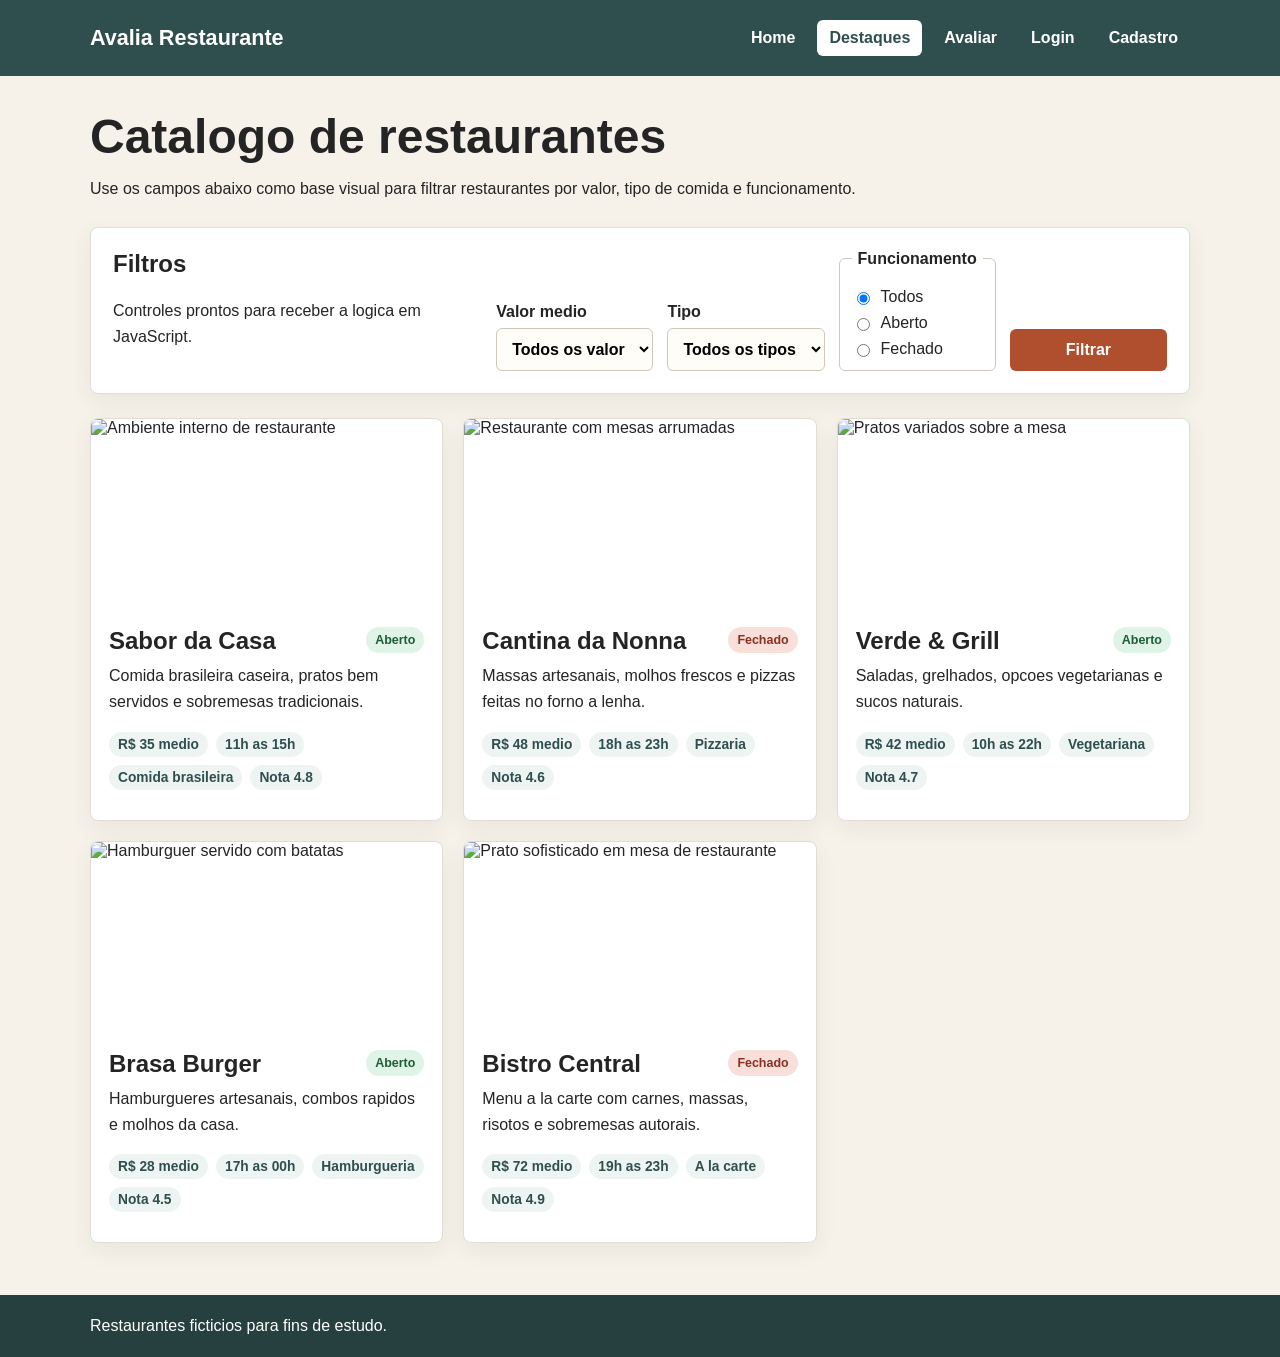
==== destaques/index.html @ 4dac3c27 "fisrt commit" ====
<!DOCTYPE html>
<html lang="pt-BR">
<head>
    <meta charset="UTF-8">
    <meta name="viewport" content="width=device-width, initial-scale=1.0">
    <title>Destaques - Avalia Restaurante</title>
    <link rel="stylesheet" href="../style.css">
</head>
<body>
    <header class="cabecalho">
        <div class="container barra">
            <a class="logo" href="../home/index.html">Avalia Restaurante</a>
            <nav class="menu" aria-label="Menu principal">
                <a href="../home/index.html">Home</a>
                <a class="ativo" href="../destaques/index.html">Destaques</a>
                <a href="../feedback/index.html">Avaliar</a>
                <a href="../login/index.html">Login</a>
                <a href="../cadastro/index.html">Cadastro</a>
            </nav>
        </div>
    </header>

    <main class="conteudo">
        <div class="container">
            <h1>Catalogo de restaurantes</h1>
            <p>Use os campos abaixo como base visual para filtrar restaurantes por valor, tipo de comida e funcionamento.</p>

            <section class="painel-filtros" aria-labelledby="titulo-filtros">
                <div>
                    <h2 id="titulo-filtros">Filtros</h2>
                    <p>Controles prontos para receber a logica em JavaScript.</p>
                </div>

                <form class="filtros-form">
                    <label>
                        Valor medio
                        <select name="valor" id="filtro-valor">
                            <option value="">Todos os valores</option>
                            <option value="ate-30">Ate R$ 30</option>
                            <option value="31-50">R$ 31 a R$ 50</option>
                            <option value="51-80">R$ 51 a R$ 80</option>
                            <option value="acima-80">Acima de R$ 80</option>
                        </select>
                    </label>

                    <label>
                        Tipo
                        <select name="tipo" id="filtro-tipo">
                            <option value="">Todos os tipos</option>
                            <option value="pizzaria">Pizzaria</option>
                            <option value="hamburgueria">Hamburgueria</option>
                            <option value="a-la-carte">A la carte</option>
                            <option value="brasileira">Comida brasileira</option>
                            <option value="vegetariana">Vegetariana</option>
                        </select>
                    </label>

                    <fieldset>
                        <legend>Funcionamento</legend>
                        <label class="opcao-linha">
                            <input type="radio" name="status" value="" checked>
                            Todos
                        </label>
                        <label class="opcao-linha">
                            <input type="radio" name="status" value="aberto">
                            Aberto
                        </label>
                        <label class="opcao-linha">
                            <input type="radio" name="status" value="fechado">
                            Fechado
                        </label>
                    </fieldset>

                    <button type="button" id="botao-filtrar">Filtrar</button>
                </form>
            </section>

            <div class="catalogo">
                <article class="restaurante" data-valor="35" data-tipo="brasileira" data-status="aberto">
                    <img src="https://images.unsplash.com/photo-1514933651103-005eec06c04b?auto=format&fit=crop&w=900&q=80" alt="Ambiente interno de restaurante">
                    <div class="restaurante-info">
                        <div class="titulo-card">
                            <h2>Sabor da Casa</h2>
                            <span class="status aberto">Aberto</span>
                        </div>
                        <p>Comida brasileira caseira, pratos bem servidos e sobremesas tradicionais.</p>
                        <div class="tags">
                            <span class="tag">R$ 35 medio</span>
                            <span class="tag">11h as 15h</span>
                            <span class="tag">Comida brasileira</span>
                            <span class="tag">Nota 4.8</span>
                        </div>
                    </div>
                </article>

                <article class="restaurante" data-valor="48" data-tipo="pizzaria" data-status="fechado">
                    <img src="https://images.unsplash.com/photo-1559339352-11d035aa65de?auto=format&fit=crop&w=900&q=80" alt="Restaurante com mesas arrumadas">
                    <div class="restaurante-info">
                        <div class="titulo-card">
                            <h2>Cantina da Nonna</h2>
                            <span class="status fechado">Fechado</span>
                        </div>
                        <p>Massas artesanais, molhos frescos e pizzas feitas no forno a lenha.</p>
                        <div class="tags">
                            <span class="tag">R$ 48 medio</span>
                            <span class="tag">18h as 23h</span>
                            <span class="tag">Pizzaria</span>
                            <span class="tag">Nota 4.6</span>
                        </div>
                    </div>
                </article>

                <article class="restaurante" data-valor="42" data-tipo="vegetariana" data-status="aberto">
                    <img src="https://images.unsplash.com/photo-1544148103-0773bf10d330?auto=format&fit=crop&w=900&q=80" alt="Pratos variados sobre a mesa">
                    <div class="restaurante-info">
                        <div class="titulo-card">
                            <h2>Verde & Grill</h2>
                            <span class="status aberto">Aberto</span>
                        </div>
                        <p>Saladas, grelhados, opcoes vegetarianas e sucos naturais.</p>
                        <div class="tags">
                            <span class="tag">R$ 42 medio</span>
                            <span class="tag">10h as 22h</span>
                            <span class="tag">Vegetariana</span>
                            <span class="tag">Nota 4.7</span>
                        </div>
                    </div>
                </article>

                <article class="restaurante" data-valor="28" data-tipo="hamburgueria" data-status="aberto">
                    <img src="https://images.unsplash.com/photo-1568901346375-23c9450c58cd?auto=format&fit=crop&w=900&q=80" alt="Hamburguer servido com batatas">
                    <div class="restaurante-info">
                        <div class="titulo-card">
                            <h2>Brasa Burger</h2>
                            <span class="status aberto">Aberto</span>
                        </div>
                        <p>Hamburgueres artesanais, combos rapidos e molhos da casa.</p>
                        <div class="tags">
                            <span class="tag">R$ 28 medio</span>
                            <span class="tag">17h as 00h</span>
                            <span class="tag">Hamburgueria</span>
                            <span class="tag">Nota 4.5</span>
                        </div>
                    </div>
                </article>

                <article class="restaurante" data-valor="72" data-tipo="a-la-carte" data-status="fechado">
                    <img src="https://images.unsplash.com/photo-1414235077428-338989a2e8c0?auto=format&fit=crop&w=900&q=80" alt="Prato sofisticado em mesa de restaurante">
                    <div class="restaurante-info">
                        <div class="titulo-card">
                            <h2>Bistro Central</h2>
                            <span class="status fechado">Fechado</span>
                        </div>
                        <p>Menu a la carte com carnes, massas, risotos e sobremesas autorais.</p>
                        <div class="tags">
                            <span class="tag">R$ 72 medio</span>
                            <span class="tag">19h as 23h</span>
                            <span class="tag">A la carte</span>
                            <span class="tag">Nota 4.9</span>
                        </div>
                    </div>
                </article>
            </div>
        </div>
    </main>

    <footer class="rodape">
        <div class="container">Restaurantes ficticios para fins de estudo.</div>
    </footer>

    <script src="../scripts/destaques.js"></script>
    <script src="../scripts/localStorage.js"></script>
</body>
</html>
---- style.css ----
* {
    box-sizing: border-box;
}

body {
    margin: 0;
    font-family: Arial, Helvetica, sans-serif;
    color: #242424;
    background: #f6f2ea;
}

a {
    color: inherit;
    text-decoration: none;
}

.cabecalho {
    background: #2f4f4f;
    color: #fff;
}

.container {
    width: calc(100% - 32px);
    max-width: 1100px;
    margin: 0 auto;
}

.barra {
    display: flex;
    align-items: center;
    justify-content: space-between;
    gap: 18px;
    min-height: 76px;
}

.logo {
    font-size: 1.35rem;
    font-weight: 800;
}

.menu {
    display: flex;
    flex-wrap: wrap;
    gap: 10px;
}

.menu a {
    padding: 9px 12px;
    border-radius: 6px;
    font-weight: 700;
}

.menu a:hover,
.menu .ativo {
    background: #ffffff;
    color: #2f4f4f;
}

.hero {
    padding: 56px 0;
    background: #fff8ed;
    border-bottom: 1px solid #e6dccd;
}

.hero-grid {
    display: grid;
    grid-template-columns: 1.1fr 0.9fr;
    gap: 28px;
    align-items: center;
}

h1 {
    margin: 0 0 14px;
    font-size: 3rem;
    line-height: 1.05;
}

h2,
h3,
p {
    margin-top: 0;
}

p {
    line-height: 1.65;
}

.hero img,
.restaurante img {
    width: 100%;
    display: block;
    object-fit: cover;
}

.hero img {
    height: 340px;
    border-radius: 8px;
}

.conteudo {
    padding: 36px 0 52px;
}

.grade {
    display: grid;
    grid-template-columns: repeat(3, 1fr);
    gap: 18px;
}

.card,
.formulario,
.restaurante,
.painel-filtros,
.resumo-avaliacao {
    background: #fff;
    border: 1px solid #e1ddd4;
    border-radius: 8px;
    box-shadow: 0 8px 24px rgba(31, 31, 31, 0.06);
}

.card {
    padding: 20px;
}

.formulario {
    display: grid;
    gap: 16px;
    max-width: 560px;
    padding: 22px;
}

label {
    display: grid;
    gap: 7px;
    font-weight: 700;
}

input,
select,
textarea,
button {
    font: inherit;
}

input,
select,
textarea {
    width: 100%;
    border: 1px solid #cfc8ba;
    border-radius: 6px;
    padding: 11px;
    background: #fffdf8;
}

textarea {
    min-height: 96px;
    resize: vertical;
}

fieldset {
    margin: 0;
    padding: 12px;
    border: 1px solid #cfc8ba;
    border-radius: 6px;
}

legend {
    padding: 0 6px;
    font-weight: 800;
}

button,
.botao {
    display: inline-block;
    border: 0;
    border-radius: 6px;
    padding: 12px 16px;
    color: #fff;
    background: #b04f2e;
    font-weight: 800;
    cursor: pointer;
}

button:hover,
.botao:hover {
    background: #963f24;
}

.catalogo {
    display: grid;
    grid-template-columns: repeat(3, 1fr);
    gap: 20px;
}

.painel-filtros {
    display: grid;
    grid-template-columns: 0.7fr 1.3fr;
    gap: 22px;
    margin: 24px 0;
    padding: 22px;
}

.filtros-form {
    display: grid;
    grid-template-columns: repeat(4, 1fr);
    gap: 14px;
    align-items: end;
}

.opcao-linha {
    display: flex;
    grid-template-columns: auto 1fr;
    align-items: center;
    gap: 8px;
    margin-top: 8px;
    font-weight: 400;
}

.opcao-linha input {
    width: auto;
}

.restaurante {
    overflow: hidden;
}

.restaurante img {
    height: 190px;
}

.restaurante-info {
    padding: 18px;
}

.titulo-card {
    display: flex;
    align-items: flex-start;
    justify-content: space-between;
    gap: 12px;
}

.titulo-card h2 {
    margin-bottom: 8px;
}

.status {
    flex: 0 0 auto;
    padding: 6px 9px;
    border-radius: 999px;
    font-size: 0.78rem;
    font-weight: 800;
}

.status.aberto {
    color: #1f5d38;
    background: #dff3e7;
}

.status.fechado {
    color: #8a2f23;
    background: #f8dfda;
}

.tags {
    display: flex;
    flex-wrap: wrap;
    gap: 8px;
    margin: 12px 0;
}

.tag {
    padding: 5px 9px;
    border-radius: 999px;
    background: #edf4f2;
    color: #2f4f4f;
    font-size: 0.86rem;
    font-weight: 800;
}

.layout-avaliacao {
    display: grid;
    grid-template-columns: 1.4fr 0.6fr;
    gap: 22px;
    align-items: start;
}

.formulario-avaliacao {
    max-width: none;
}

.grade-notas {
    display: grid;
    grid-template-columns: repeat(2, 1fr);
    gap: 16px;
}

.resumo-avaliacao {
    padding: 22px;
}

.resumo-avaliacao ul {
    margin: 0;
    padding-left: 20px;
    line-height: 1.8;
}

.rodape {
    padding: 22px 0;
    color: #fff;
    background: #263f3f;
}

@media (max-width: 820px) {
    .barra,
    .hero-grid {
        align-items: flex-start;
        flex-direction: column;
    }

    .hero-grid,
    .grade,
    .catalogo,
    .painel-filtros,
    .filtros-form,
    .layout-avaliacao,
    .grade-notas {
        grid-template-columns: 1fr;
    }

    .hero img {
        height: 240px;
    }

    h1 {
        font-size: 2rem;
    }
}
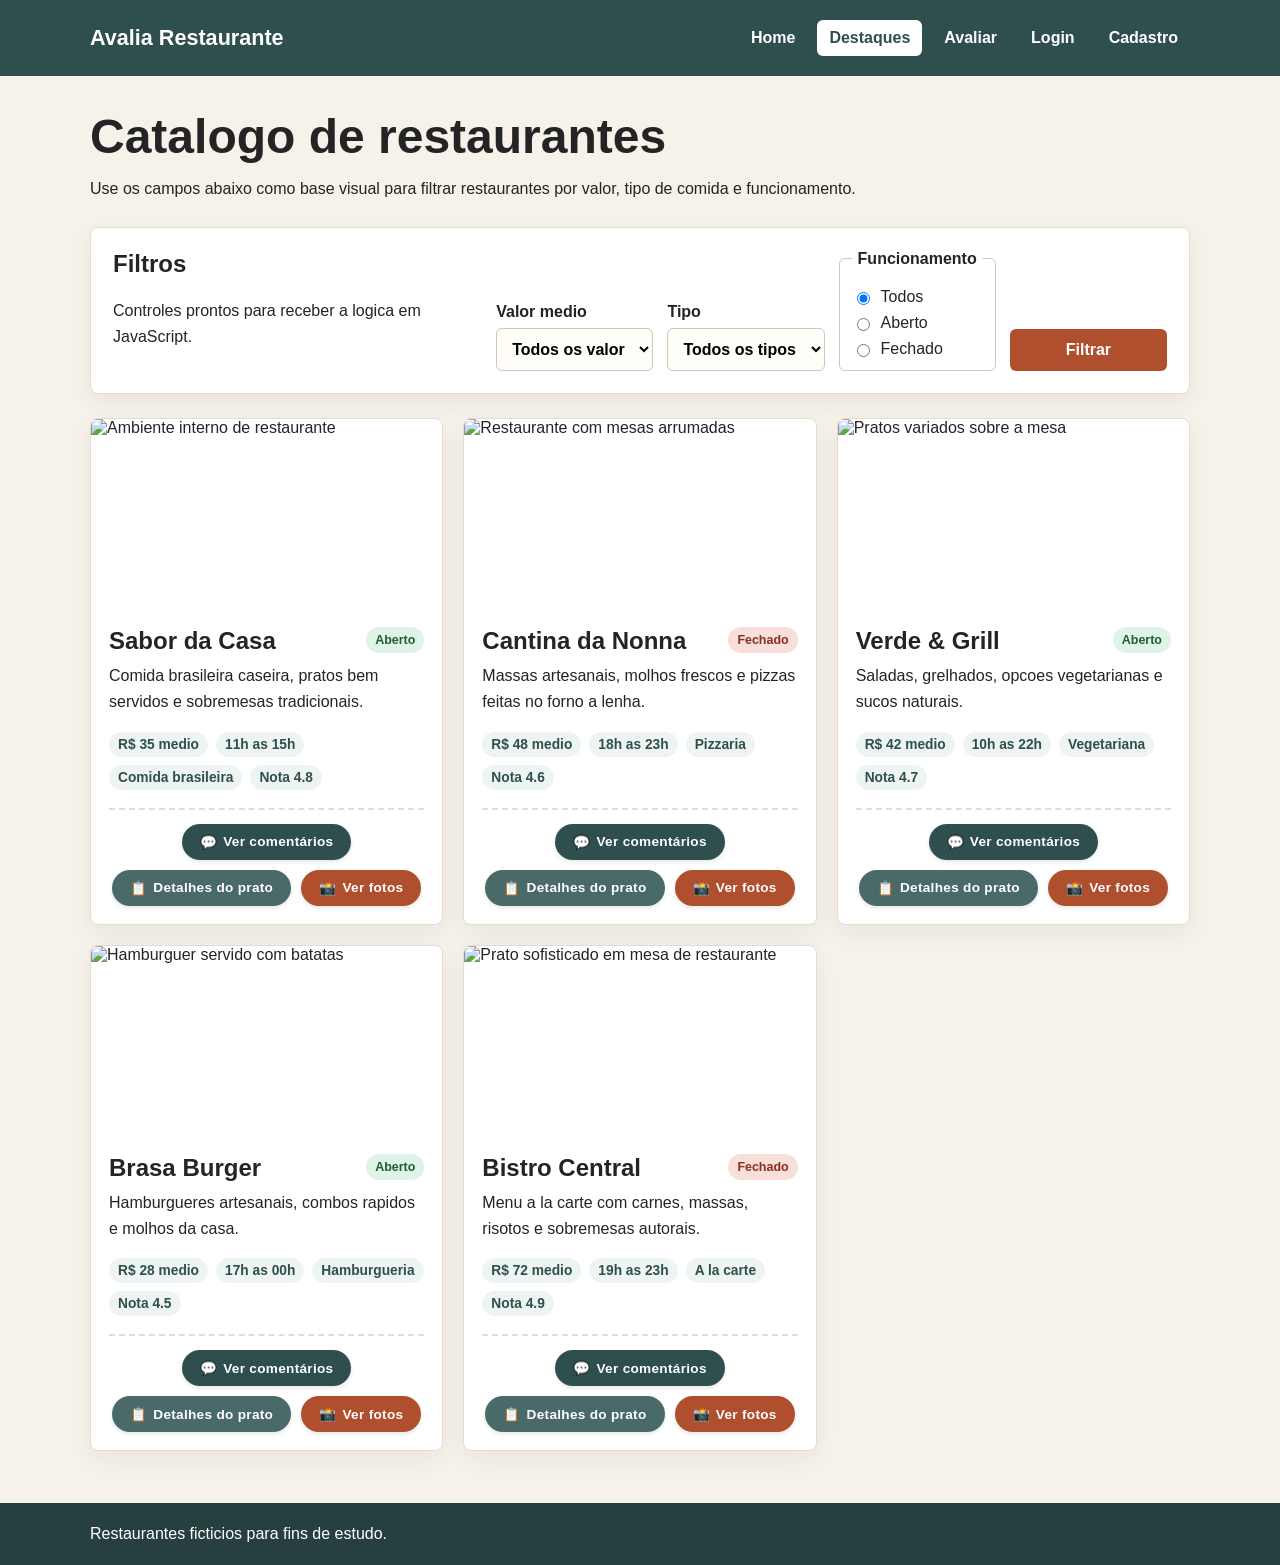
==== commit a524ee2c: "new changes~" ====
--- a/destaques/index.html
+++ b/destaques/index.html
@@ -1,11 +1,14 @@
 <!DOCTYPE html>
 <html lang="pt-BR">
+
 <head>
     <meta charset="UTF-8">
     <meta name="viewport" content="width=device-width, initial-scale=1.0">
     <title>Destaques - Avalia Restaurante</title>
     <link rel="stylesheet" href="../style.css">
+    <script src="/scripts/destaques.js" defer></script>
 </head>
+
 <body>
     <header class="cabecalho">
         <div class="container barra">
@@ -23,7 +26,8 @@
     <main class="conteudo">
         <div class="container">
             <h1>Catalogo de restaurantes</h1>
-            <p>Use os campos abaixo como base visual para filtrar restaurantes por valor, tipo de comida e funcionamento.</p>
+            <p>Use os campos abaixo como base visual para filtrar restaurantes por valor, tipo de comida e
+                funcionamento.</p>
 
             <section class="painel-filtros" aria-labelledby="titulo-filtros">
                 <div>
@@ -76,8 +80,9 @@
             </section>
 
             <div class="catalogo">
-                <article class="restaurante" data-valor="35" data-tipo="brasileira" data-status="aberto">
-                    <img src="https://images.unsplash.com/photo-1514933651103-005eec06c04b?auto=format&fit=crop&w=900&q=80" alt="Ambiente interno de restaurante">
+                <article class="restaurante" data-valor="35" data-tipo="brasileira" data-status="aberto" data-id="sabor-da-casa">
+                    <img src="https://images.unsplash.com/photo-1514933651103-005eec06c04b?auto=format&fit=crop&w=900&q=80"
+                        alt="Ambiente interno de restaurante">
                     <div class="restaurante-info">
                         <div class="titulo-card">
                             <h2>Sabor da Casa</h2>
@@ -90,11 +95,17 @@
                             <span class="tag">Comida brasileira</span>
                             <span class="tag">Nota 4.8</span>
                         </div>
-                    </div>
-                </article>
-
-                <article class="restaurante" data-valor="48" data-tipo="pizzaria" data-status="fechado">
-                    <img src="https://images.unsplash.com/photo-1559339352-11d035aa65de?auto=format&fit=crop&w=900&q=80" alt="Restaurante com mesas arrumadas">
+                        <div class="acoes-card">
+                            <button class="btn-comentarios" data-restaurante="sabor-da-casa">Ver comentários</button>
+                            <button class="btn-detalhes" data-restaurante="sabor-da-casa">Detalhes do prato</button>
+                            <a href="../fotos.html" class="btn-fotos">Ver fotos</a>
+                        </div>
+                    </div>
+                </article>
+
+                <article class="restaurante" data-valor="48" data-tipo="pizzaria" data-status="fechado" data-id="cantina-da-nonna"> 
+                    <img src="https://images.unsplash.com/photo-1559339352-11d035aa65de?auto=format&fit=crop&w=900&q=80"
+                        alt="Restaurante com mesas arrumadas">
                     <div class="restaurante-info">
                         <div class="titulo-card">
                             <h2>Cantina da Nonna</h2>
@@ -107,11 +118,17 @@
                             <span class="tag">Pizzaria</span>
                             <span class="tag">Nota 4.6</span>
                         </div>
-                    </div>
-                </article>
-
-                <article class="restaurante" data-valor="42" data-tipo="vegetariana" data-status="aberto">
-                    <img src="https://images.unsplash.com/photo-1544148103-0773bf10d330?auto=format&fit=crop&w=900&q=80" alt="Pratos variados sobre a mesa">
+                        <div class="acoes-card">
+                            <button class="btn-comentarios" data-restaurante="cantina-da-nonna">Ver comentários</button>
+                            <button class="btn-detalhes" data-restaurante="cantina-da-nonna">Detalhes do prato</button>
+                            <a href="../fotos.html" class="btn-fotos">Ver fotos</a>
+                        </div>
+                    </div>
+                </article>
+
+                <article class="restaurante" data-valor="42" data-tipo="vegetariana" data-status="aberto" data-id="verde-gril">
+                    <img src="https://images.unsplash.com/photo-1544148103-0773bf10d330?auto=format&fit=crop&w=900&q=80"
+                        alt="Pratos variados sobre a mesa">
                     <div class="restaurante-info">
                         <div class="titulo-card">
                             <h2>Verde & Grill</h2>
@@ -124,11 +141,17 @@
                             <span class="tag">Vegetariana</span>
                             <span class="tag">Nota 4.7</span>
                         </div>
-                    </div>
-                </article>
-
-                <article class="restaurante" data-valor="28" data-tipo="hamburgueria" data-status="aberto">
-                    <img src="https://images.unsplash.com/photo-1568901346375-23c9450c58cd?auto=format&fit=crop&w=900&q=80" alt="Hamburguer servido com batatas">
+                        <div class="acoes-card">
+                            <button class="btn-comentarios" data-restaurante="verde-gril">Ver comentários</button>
+                            <button class="btn-detalhes" data-restaurante="verde-gril">Detalhes do prato</button>
+                            <a href="../fotos.html" class="btn-fotos">Ver fotos</a>
+                        </div>
+                    </div>
+                </article>
+
+                <article class="restaurante" data-valor="28" data-tipo="hamburgueria" data-status="aberto" data-id="brasa-burger">
+                    <img src="https://images.unsplash.com/photo-1568901346375-23c9450c58cd?auto=format&fit=crop&w=900&q=80"
+                        alt="Hamburguer servido com batatas">
                     <div class="restaurante-info">
                         <div class="titulo-card">
                             <h2>Brasa Burger</h2>
@@ -141,11 +164,17 @@
                             <span class="tag">Hamburgueria</span>
                             <span class="tag">Nota 4.5</span>
                         </div>
-                    </div>
-                </article>
-
-                <article class="restaurante" data-valor="72" data-tipo="a-la-carte" data-status="fechado">
-                    <img src="https://images.unsplash.com/photo-1414235077428-338989a2e8c0?auto=format&fit=crop&w=900&q=80" alt="Prato sofisticado em mesa de restaurante">
+                        <div class="acoes-card">
+                            <button class="btn-comentarios" data-restaurante="brasa-burger">Ver comentários</button>
+                            <button class="btn-detalhes" data-restaurante="brasa-burger">Detalhes do prato</button>
+                            <a href="../fotos.html" class="btn-fotos">Ver fotos</a>
+                        </div>
+                    </div>
+                </article>
+
+                <article class="restaurante" data-valor="72" data-tipo="a-la-carte" data-status="fechado" data-id="bistro-central">
+                    <img src="https://images.unsplash.com/photo-1414235077428-338989a2e8c0?auto=format&fit=crop&w=900&q=80"
+                        alt="Prato sofisticado em mesa de restaurante">
                     <div class="restaurante-info">
                         <div class="titulo-card">
                             <h2>Bistro Central</h2>
@@ -158,6 +187,11 @@
                             <span class="tag">A la carte</span>
                             <span class="tag">Nota 4.9</span>
                         </div>
+                        <div class="acoes-card">
+                            <button class="btn-comentarios" data-restaurante="bistro-central">Ver comentários</button>
+                            <button class="btn-detalhes" data-restaurante="bistro-central">Detalhes do prato</button>
+                            <a href="../fotos.html" class="btn-fotos">Ver fotos</a>
+                        </div>
                     </div>
                 </article>
             </div>
@@ -171,4 +205,5 @@
     <script src="../scripts/destaques.js"></script>
     <script src="../scripts/localStorage.js"></script>
 </body>
-</html>
+
+</html>
--- a/style.css
+++ b/style.css
@@ -335,3 +335,161 @@
         font-size: 2rem;
     }
 }
+/* Galeria de fotos */
+.grid-fotos {
+    display: grid;
+    grid-template-columns: repeat(auto-fit, minmax(200px, 1fr));
+    gap: 16px;
+    margin-top: 20px;
+}
+
+.foto-item {
+    width: 100%;
+    height: 200px;
+    object-fit: cover;
+    border-radius: 8px;
+    border: 2px solid #e1ddd4;
+}
+
+/* --- Estilos específicos para a lista de comentários (feedback) --- */
+#area-comentarios {
+    max-height: 500px;
+    overflow-y: auto;
+    padding: 4px 0;
+}
+
+#lista-comentarios {
+    display: flex;
+    flex-direction: column;
+    gap: 16px;
+    margin-top: 12px;
+}
+
+.comentario-item {
+    background: #f9f6f0;
+    border-left: 5px solid #b04f2e;
+    padding: 16px 18px;
+    border-radius: 6px;
+    box-shadow: 0 2px 6px rgba(0, 0, 0, 0.05);
+    transition: transform 0.1s ease;
+}
+
+.comentario-item:hover {
+    transform: scale(1.01);
+    background: #fefcf8;
+}
+
+.comentario-item strong {
+    display: block;
+    color: #2f4f4f;
+    font-size: 1.05rem;
+    margin-bottom: 4px;
+    font-weight: 800;
+}
+
+.comentario-item .notas {
+    font-size: 0.9rem;
+    color: #5a4a3a;
+    background: #edf4f2;
+    display: inline-block;
+    padding: 4px 12px;
+    border-radius: 20px;
+    margin: 6px 0 8px;
+}
+
+.comentario-item .texto {
+    margin: 6px 0 0;
+    line-height: 1.5;
+    color: #242424;
+    background: #ffffff;
+    padding: 10px 14px;
+    border-radius: 4px;
+    border: 1px solid #e6dccd;
+}
+
+/* Para quando não houver comentários */
+#lista-comentarios p {
+    color: #777;
+    font-style: italic;
+    text-align: center;
+    padding: 20px 0;
+}
+
+/* --- Botões de ação nos cards (destaques) --- */
+.acoes-card {
+    display: flex;
+    flex-wrap: wrap;
+    gap: 10px;
+    margin-top: 18px;
+    padding-top: 14px;
+    border-top: 2px dashed #e6dccd;
+    justify-content: center; /* centraliza os botões */
+}
+
+.acoes-card button,
+.acoes-card a {
+    padding: 10px 18px;
+    border-radius: 30px; /* mais arredondado */
+    border: none;
+    font-weight: 700;
+    font-size: 0.85rem;
+    cursor: pointer;
+    text-decoration: none;
+    transition: all 0.25s ease;
+    display: inline-flex;
+    align-items: center;
+    gap: 6px; /* espaço entre ícone e texto */
+    box-shadow: 0 2px 4px rgba(0,0,0,0.1);
+    letter-spacing: 0.3px;
+}
+
+/* Efeito hover com elevação */
+.acoes-card button:hover,
+.acoes-card a:hover {
+    transform: translateY(-3px);
+    box-shadow: 0 6px 12px rgba(0,0,0,0.15);
+}
+
+.acoes-card button:active,
+.acoes-card a:active {
+    transform: translateY(0px);
+    box-shadow: 0 2px 4px rgba(0,0,0,0.1);
+}
+
+/* Botão "Ver comentários" - azul escuro */
+.acoes-card .btn-comentarios {
+    background: #2f4f4f;
+    color: #fff;
+}
+.acoes-card .btn-comentarios:hover {
+    background: #1d3535;
+}
+
+/* Botão "Detalhes do prato" - cinza com toque azulado */
+.acoes-card .btn-detalhes {
+    background: #4a6a6a;
+    color: #fff;
+}
+.acoes-card .btn-detalhes:hover {
+    background: #2f4f4f;
+}
+
+/* Link "Ver fotos" - laranja (destaque) */
+.acoes-card .btn-fotos {
+    background: #b04f2e;
+    color: #fff;
+}
+.acoes-card .btn-fotos:hover {
+    background: #963f24;
+}
+
+/* Adiciona ícones usando caracteres Unicode */
+.acoes-card .btn-comentarios::before {
+    content: "💬 ";
+}
+.acoes-card .btn-detalhes::before {
+    content: "📋 ";
+}
+.acoes-card .btn-fotos::before {
+    content: "📸 ";
+}
